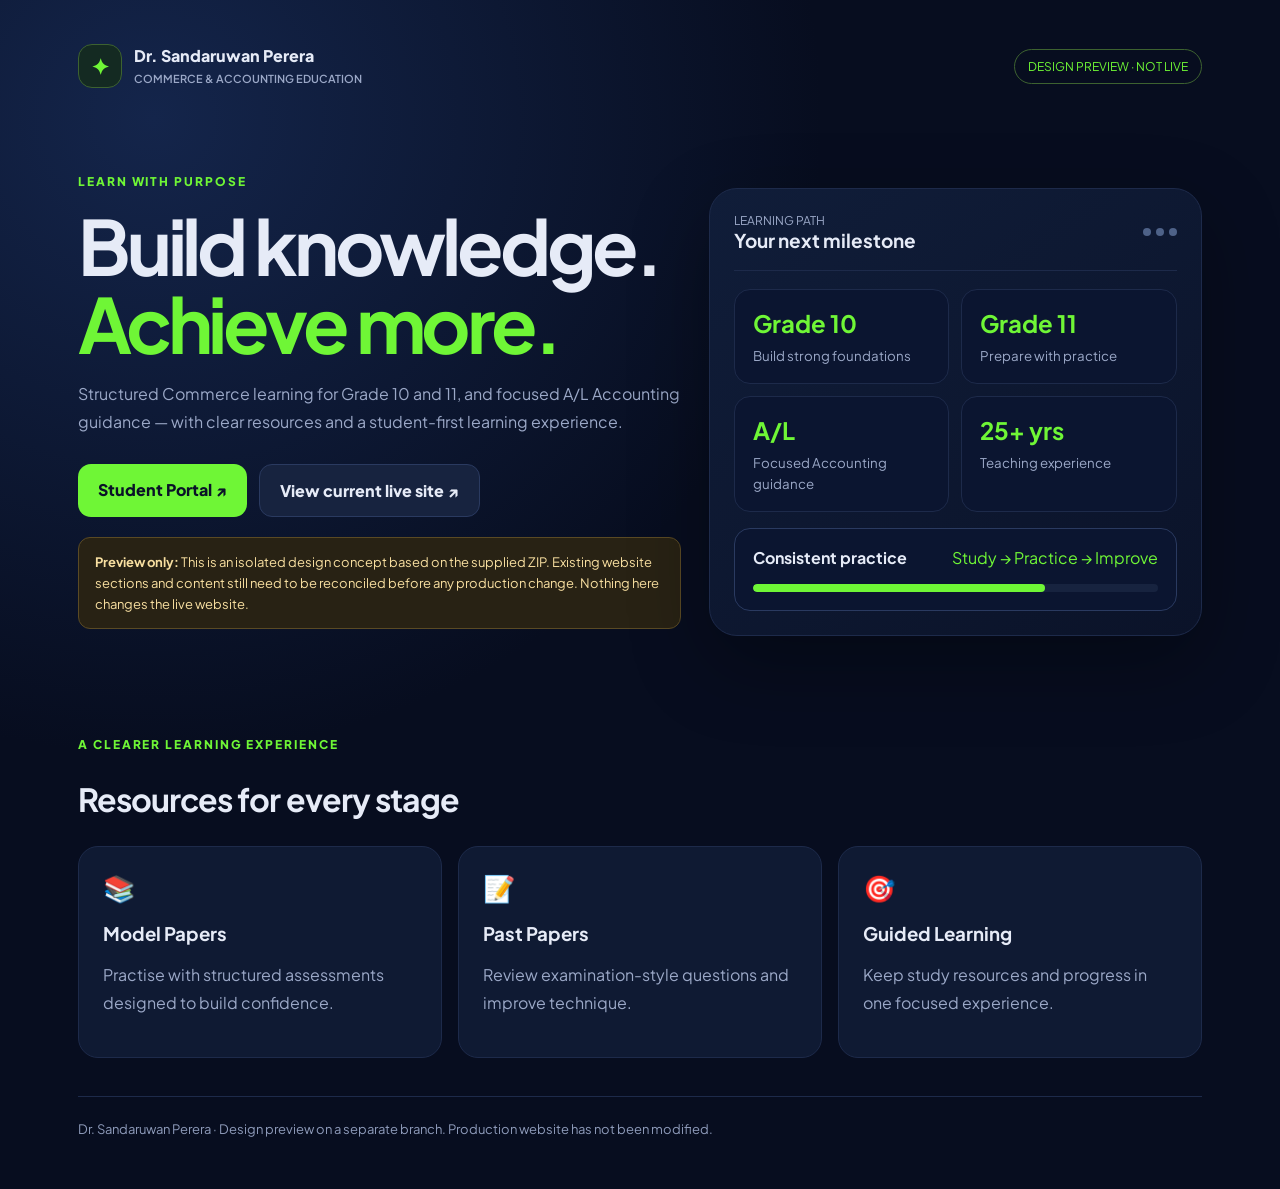
==== zip-preview/index.html @ f086a470 "Add isolated ZIP-inspired website design preview" ====
<!doctype html>
<html lang="en"><head><meta charset="utf-8"><meta name="viewport" content="width=device-width,initial-scale=1"><meta name="color-scheme" content="dark"><title>Website Design Preview | Dr. Sandaruwan Perera</title><link rel="preconnect" href="https://fonts.googleapis.com"><link href="https://fonts.googleapis.com/css2?family=Plus+Jakarta+Sans:wght@400;500;600;700;800&display=swap" rel="stylesheet"><style>
:root{--bg:#070d1f;--panel:#0f1a33;--line:#1d2a4a;--muted:#9ba8c7;--text:#e6ebf7;--a:#6ff636}*{box-sizing:border-box}body{margin:0;background:radial-gradient(ellipse at 12% 10%,#14254b,transparent 42%),var(--bg);font-family:'Plus Jakarta Sans',sans-serif;color:var(--text)}a{color:inherit;text-decoration:none}.wrap{max-width:1180px;margin:auto;padding:28px}.nav{display:flex;justify-content:space-between;align-items:center;gap:16px;padding:16px 0 36px}.brand{display:flex;align-items:center;gap:12px;font-weight:800}.mark{width:44px;height:44px;border:1px solid #3d6230;background:#142a22;border-radius:14px;display:grid;place-items:center;color:var(--a);font-size:22px}.pill{font-size:12px;color:var(--a);border:1px solid #3d6230;border-radius:99px;padding:9px 13px}.hero{display:grid;grid-template-columns:1.1fr .9fr;gap:28px;align-items:center;padding:50px 0}.eyebrow{color:var(--a);font-size:12px;font-weight:800;letter-spacing:.16em}h1{font-size:clamp(42px,7vw,76px);letter-spacing:-.055em;line-height:1.02;margin:18px 0}h1 span{color:var(--a)}p{color:var(--muted);line-height:1.75;font-size:16px}.actions{display:flex;gap:12px;flex-wrap:wrap;margin-top:28px}.btn{display:inline-block;background:var(--a);color:#0a1228;padding:15px 20px;border-radius:13px;font-weight:800}.btn.alt{background:#17233f;color:var(--text);border:1px solid #2a3a60}.mock{border:1px solid var(--line);background:linear-gradient(145deg,#101d39,#0b1329);border-radius:28px;padding:24px;box-shadow:0 28px 80px #0005}.mocktop{display:flex;justify-content:space-between;gap:12px;align-items:center;border-bottom:1px solid var(--line);padding-bottom:18px}.dots{display:flex;gap:5px}.dots i{width:8px;height:8px;border-radius:50%;background:#4e6288}.stats{display:grid;grid-template-columns:repeat(2,1fr);gap:12px;margin-top:18px}.stat{background:#0b1530;border:1px solid var(--line);border-radius:16px;padding:18px}.stat b{display:block;font-size:24px;color:var(--a);margin-bottom:6px}.stat small{color:var(--muted)}.section{padding:38px 0}.cards{display:grid;grid-template-columns:repeat(3,1fr);gap:16px}.card{background:var(--panel);border:1px solid var(--line);border-radius:20px;padding:24px}.card .icon{font-size:26px;margin-bottom:18px}.card h3{margin:0 0 8px}.notice{border:1px solid #5a4a24;background:#282214;color:#f8dfa0;padding:14px 16px;border-radius:12px;font-size:13px;line-height:1.6;margin:20px 0}.foot{border-top:1px solid var(--line);padding:24px 0;color:#8e9bba;font-size:13px}@media(max-width:760px){.wrap{padding:18px}.hero{grid-template-columns:1fr;padding:24px 0}.cards{grid-template-columns:1fr}.nav{padding-bottom:18px}h1{font-size:46px}}
</style></head><body><main class="wrap"><nav class="nav"><div class="brand"><div class="mark">✦</div><div>Dr. Sandaruwan Perera<br><span style="font-size:11px;color:var(--muted);font-weight:600">COMMERCE & ACCOUNTING EDUCATION</span></div></div><span class="pill">DESIGN PREVIEW · NOT LIVE</span></nav>
<section class="hero"><div><div class="eyebrow">LEARN WITH PURPOSE</div><h1>Build knowledge.<br><span>Achieve more.</span></h1><p>Structured Commerce learning for Grade 10 and 11, and focused A/L Accounting guidance — with clear resources and a student-first learning experience.</p><div class="actions"><a class="btn" href="https://drsandaruwanperera.lk/studentportal/">Student Portal ↗</a><a class="btn alt" href="https://drsandaruwanperera.lk/">View current live site ↗</a></div><div class="notice"><strong>Preview only:</strong> This is an isolated design concept based on the supplied ZIP. Existing website sections and content still need to be reconciled before any production change. Nothing here changes the live website.</div></div>
<div class="mock"><div class="mocktop"><div><div style="font-size:12px;color:var(--muted)">LEARNING PATH</div><strong style="font-size:19px">Your next milestone</strong></div><div class="dots"><i></i><i></i><i></i></div></div><div class="stats"><div class="stat"><b>Grade 10</b><small>Build strong foundations</small></div><div class="stat"><b>Grade 11</b><small>Prepare with practice</small></div><div class="stat"><b>A/L</b><small>Focused Accounting guidance</small></div><div class="stat"><b>25+ yrs</b><small>Teaching experience</small></div></div><div style="margin-top:16px;border:1px solid #2a3a60;background:#0b1530;border-radius:16px;padding:18px"><div style="display:flex;justify-content:space-between;gap:12px"><strong>Consistent practice</strong><span style="color:var(--a)">Study → Practice → Improve</span></div><div style="height:8px;background:#17233f;border-radius:99px;margin-top:16px;overflow:hidden"><div style="height:100%;width:72%;background:var(--a);border-radius:99px"></div></div></div></div></section>
<section class="section"><div class="eyebrow">A CLEARER LEARNING EXPERIENCE</div><h2 style="font-size:32px;letter-spacing:-.03em">Resources for every stage</h2><div class="cards"><article class="card"><div class="icon">📚</div><h3>Model Papers</h3><p>Practise with structured assessments designed to build confidence.</p></article><article class="card"><div class="icon">📝</div><h3>Past Papers</h3><p>Review examination-style questions and improve technique.</p></article><article class="card"><div class="icon">🎯</div><h3>Guided Learning</h3><p>Keep study resources and progress in one focused experience.</p></article></div></section><footer class="foot">Dr. Sandaruwan Perera · Design preview on a separate branch. Production website has not been modified.</footer></main></body></html>
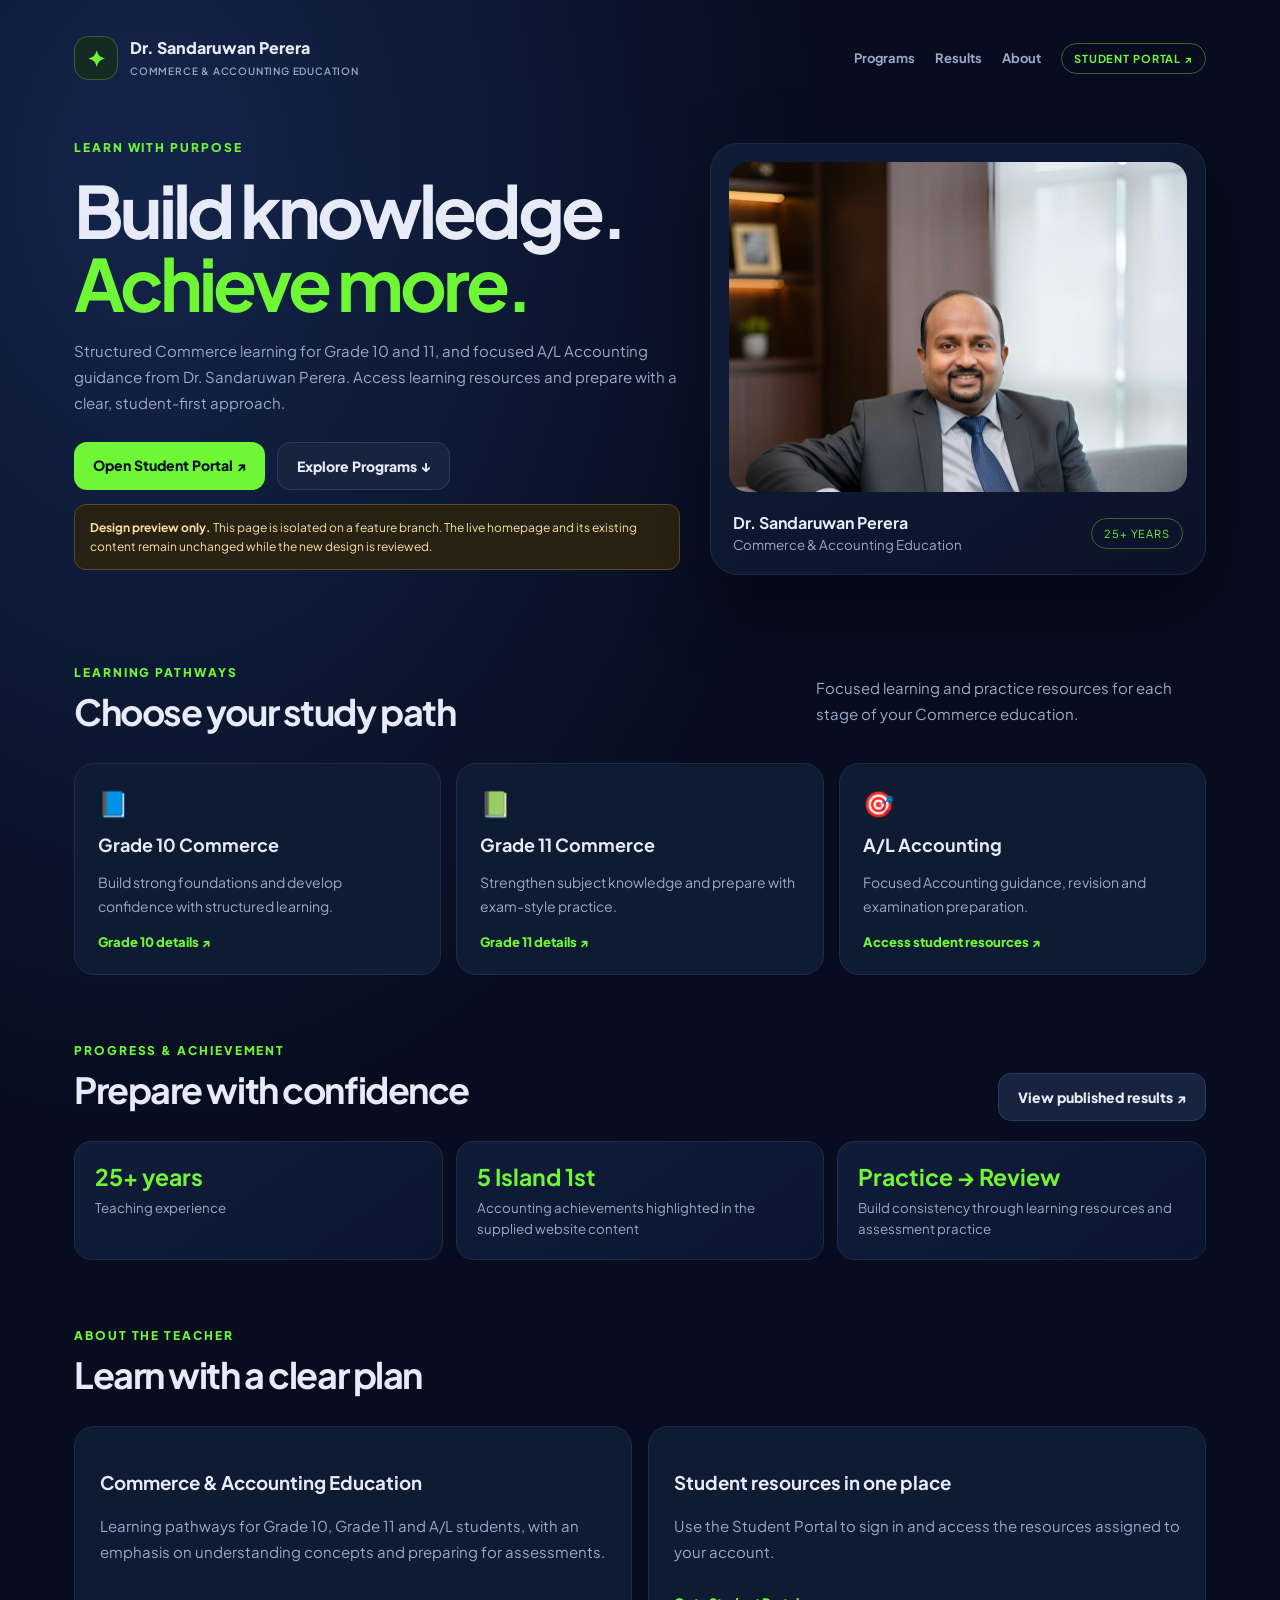
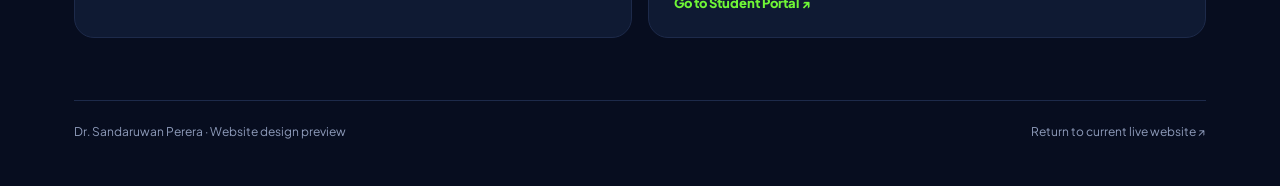
==== commit 7916818b: "Build fuller homepage design preview while preserving live site" ====
--- a/zip-preview/index.html
+++ b/zip-preview/index.html
@@ -1,7 +1,11 @@
 <!doctype html>
-<html lang="en"><head><meta charset="utf-8"><meta name="viewport" content="width=device-width,initial-scale=1"><meta name="color-scheme" content="dark"><title>Website Design Preview | Dr. Sandaruwan Perera</title><link rel="preconnect" href="https://fonts.googleapis.com"><link href="https://fonts.googleapis.com/css2?family=Plus+Jakarta+Sans:wght@400;500;600;700;800&display=swap" rel="stylesheet"><style>
-:root{--bg:#070d1f;--panel:#0f1a33;--line:#1d2a4a;--muted:#9ba8c7;--text:#e6ebf7;--a:#6ff636}*{box-sizing:border-box}body{margin:0;background:radial-gradient(ellipse at 12% 10%,#14254b,transparent 42%),var(--bg);font-family:'Plus Jakarta Sans',sans-serif;color:var(--text)}a{color:inherit;text-decoration:none}.wrap{max-width:1180px;margin:auto;padding:28px}.nav{display:flex;justify-content:space-between;align-items:center;gap:16px;padding:16px 0 36px}.brand{display:flex;align-items:center;gap:12px;font-weight:800}.mark{width:44px;height:44px;border:1px solid #3d6230;background:#142a22;border-radius:14px;display:grid;place-items:center;color:var(--a);font-size:22px}.pill{font-size:12px;color:var(--a);border:1px solid #3d6230;border-radius:99px;padding:9px 13px}.hero{display:grid;grid-template-columns:1.1fr .9fr;gap:28px;align-items:center;padding:50px 0}.eyebrow{color:var(--a);font-size:12px;font-weight:800;letter-spacing:.16em}h1{font-size:clamp(42px,7vw,76px);letter-spacing:-.055em;line-height:1.02;margin:18px 0}h1 span{color:var(--a)}p{color:var(--muted);line-height:1.75;font-size:16px}.actions{display:flex;gap:12px;flex-wrap:wrap;margin-top:28px}.btn{display:inline-block;background:var(--a);color:#0a1228;padding:15px 20px;border-radius:13px;font-weight:800}.btn.alt{background:#17233f;color:var(--text);border:1px solid #2a3a60}.mock{border:1px solid var(--line);background:linear-gradient(145deg,#101d39,#0b1329);border-radius:28px;padding:24px;box-shadow:0 28px 80px #0005}.mocktop{display:flex;justify-content:space-between;gap:12px;align-items:center;border-bottom:1px solid var(--line);padding-bottom:18px}.dots{display:flex;gap:5px}.dots i{width:8px;height:8px;border-radius:50%;background:#4e6288}.stats{display:grid;grid-template-columns:repeat(2,1fr);gap:12px;margin-top:18px}.stat{background:#0b1530;border:1px solid var(--line);border-radius:16px;padding:18px}.stat b{display:block;font-size:24px;color:var(--a);margin-bottom:6px}.stat small{color:var(--muted)}.section{padding:38px 0}.cards{display:grid;grid-template-columns:repeat(3,1fr);gap:16px}.card{background:var(--panel);border:1px solid var(--line);border-radius:20px;padding:24px}.card .icon{font-size:26px;margin-bottom:18px}.card h3{margin:0 0 8px}.notice{border:1px solid #5a4a24;background:#282214;color:#f8dfa0;padding:14px 16px;border-radius:12px;font-size:13px;line-height:1.6;margin:20px 0}.foot{border-top:1px solid var(--line);padding:24px 0;color:#8e9bba;font-size:13px}@media(max-width:760px){.wrap{padding:18px}.hero{grid-template-columns:1fr;padding:24px 0}.cards{grid-template-columns:1fr}.nav{padding-bottom:18px}h1{font-size:46px}}
-</style></head><body><main class="wrap"><nav class="nav"><div class="brand"><div class="mark">✦</div><div>Dr. Sandaruwan Perera<br><span style="font-size:11px;color:var(--muted);font-weight:600">COMMERCE & ACCOUNTING EDUCATION</span></div></div><span class="pill">DESIGN PREVIEW · NOT LIVE</span></nav>
-<section class="hero"><div><div class="eyebrow">LEARN WITH PURPOSE</div><h1>Build knowledge.<br><span>Achieve more.</span></h1><p>Structured Commerce learning for Grade 10 and 11, and focused A/L Accounting guidance — with clear resources and a student-first learning experience.</p><div class="actions"><a class="btn" href="https://drsandaruwanperera.lk/studentportal/">Student Portal ↗</a><a class="btn alt" href="https://drsandaruwanperera.lk/">View current live site ↗</a></div><div class="notice"><strong>Preview only:</strong> This is an isolated design concept based on the supplied ZIP. Existing website sections and content still need to be reconciled before any production change. Nothing here changes the live website.</div></div>
-<div class="mock"><div class="mocktop"><div><div style="font-size:12px;color:var(--muted)">LEARNING PATH</div><strong style="font-size:19px">Your next milestone</strong></div><div class="dots"><i></i><i></i><i></i></div></div><div class="stats"><div class="stat"><b>Grade 10</b><small>Build strong foundations</small></div><div class="stat"><b>Grade 11</b><small>Prepare with practice</small></div><div class="stat"><b>A/L</b><small>Focused Accounting guidance</small></div><div class="stat"><b>25+ yrs</b><small>Teaching experience</small></div></div><div style="margin-top:16px;border:1px solid #2a3a60;background:#0b1530;border-radius:16px;padding:18px"><div style="display:flex;justify-content:space-between;gap:12px"><strong>Consistent practice</strong><span style="color:var(--a)">Study → Practice → Improve</span></div><div style="height:8px;background:#17233f;border-radius:99px;margin-top:16px;overflow:hidden"><div style="height:100%;width:72%;background:var(--a);border-radius:99px"></div></div></div></div></section>
-<section class="section"><div class="eyebrow">A CLEARER LEARNING EXPERIENCE</div><h2 style="font-size:32px;letter-spacing:-.03em">Resources for every stage</h2><div class="cards"><article class="card"><div class="icon">📚</div><h3>Model Papers</h3><p>Practise with structured assessments designed to build confidence.</p></article><article class="card"><div class="icon">📝</div><h3>Past Papers</h3><p>Review examination-style questions and improve technique.</p></article><article class="card"><div class="icon">🎯</div><h3>Guided Learning</h3><p>Keep study resources and progress in one focused experience.</p></article></div></section><footer class="foot">Dr. Sandaruwan Perera · Design preview on a separate branch. Production website has not been modified.</footer></main></body></html>+<html lang="en"><head><meta charset="utf-8"><meta name="viewport" content="width=device-width,initial-scale=1"><meta name="color-scheme" content="dark"><meta name="theme-color" content="#070d1f"><title>Dr. Sandaruwan Perera | Website Design Preview</title><meta name="description" content="Design preview for Dr. Sandaruwan Perera's Commerce and Accounting education website."><link rel="preconnect" href="https://fonts.googleapis.com"><link rel="preconnect" href="https://fonts.gstatic.com" crossorigin><link href="https://fonts.googleapis.com/css2?family=Plus+Jakarta+Sans:wght@400;500;600;700;800&display=swap" rel="stylesheet">
+<style>
+:root{--bg:#070d1f;--panel:#0f1a33;--line:#1d2a4a;--muted:#9ba8c7;--text:#e6ebf7;--a:#6ff636}*{box-sizing:border-box}html{scroll-behavior:smooth}body{margin:0;background:radial-gradient(ellipse at 12% 10%,#14254b,transparent 42%),var(--bg);font-family:'Plus Jakarta Sans',sans-serif;color:var(--text)}a{color:inherit;text-decoration:none}a:hover{opacity:.88}.wrap{max-width:1180px;margin:auto;padding:24px}.nav{display:flex;justify-content:space-between;align-items:center;gap:16px;padding:12px 0 24px;flex-wrap:wrap}.brand{display:flex;align-items:center;gap:12px;font-weight:800}.mark{width:44px;height:44px;border:1px solid #3d6230;background:#142a22;border-radius:14px;display:grid;place-items:center;color:var(--a);font-size:22px}.navlinks{display:flex;gap:20px;align-items:center;flex-wrap:wrap;color:var(--muted);font-size:13px;font-weight:700}.pill{font-size:11px;color:var(--a);border:1px solid #3d6230;border-radius:99px;padding:8px 12px;letter-spacing:.08em}.hero{display:grid;grid-template-columns:1.1fr .9fr;gap:30px;align-items:center;padding:36px 0 48px}.eyebrow{color:var(--a);font-size:12px;font-weight:800;letter-spacing:.16em}h1{font-size:clamp(42px,6.5vw,72px);letter-spacing:-.055em;line-height:1.02;margin:18px 0}h1 span{color:var(--a)}p{color:var(--muted);line-height:1.75;font-size:15px}.actions{display:flex;gap:12px;flex-wrap:wrap;margin-top:25px}.btn{display:inline-block;background:var(--a);color:#0a1228;padding:14px 19px;border-radius:13px;font-weight:800;font-size:14px}.btn.alt{background:#17233f;color:var(--text);border:1px solid #2a3a60}.portrait{border:1px solid var(--line);background:linear-gradient(145deg,#101d39,#0b1329);border-radius:28px;padding:18px;box-shadow:0 28px 80px #0005}.portrait img{width:100%;height:330px;object-fit:cover;object-position:center 25%;border-radius:19px;background:#14213c}.caption{display:flex;justify-content:space-between;align-items:center;gap:12px;padding:16px 4px 2px}.caption small{color:var(--muted)}.caption strong{display:block;font-size:16px}.section{padding:34px 0;scroll-margin-top:20px}.section-head{display:flex;justify-content:space-between;align-items:end;gap:20px;margin-bottom:20px;flex-wrap:wrap}h2{font-size:clamp(27px,4vw,36px);letter-spacing:-.04em;margin:9px 0}.cards{display:grid;grid-template-columns:repeat(3,minmax(0,1fr));gap:15px}.card{background:var(--panel);border:1px solid var(--line);border-radius:20px;padding:23px}.card .icon{font-size:25px;margin-bottom:14px}.card h3{margin:0 0 8px;font-size:18px}.card p{font-size:14px;margin-bottom:0}.card-link{display:inline-block;margin-top:15px;color:var(--a);font-size:13px;font-weight:800}.stats{display:grid;grid-template-columns:repeat(3,minmax(0,1fr));gap:13px}.stat{background:linear-gradient(145deg,#101d39,#0b1530);border:1px solid var(--line);border-radius:17px;padding:20px}.stat b{display:block;font-size:23px;color:var(--a);margin-bottom:5px}.stat small{color:var(--muted);line-height:1.5}.about{display:grid;grid-template-columns:1fr 1fr;gap:16px}.aboutbox{background:var(--panel);border:1px solid var(--line);border-radius:20px;padding:25px}.notice{border:1px solid #5a4a24;background:#282214;color:#f8dfa0;padding:13px 15px;border-radius:12px;font-size:12px;line-height:1.6;margin:14px 0 8px}.foot{border-top:1px solid var(--line);padding:23px 0;color:#8e9bba;font-size:12px;display:flex;justify-content:space-between;gap:12px;flex-wrap:wrap;margin-top:28px}@media(max-width:760px){.wrap{padding:16px}.hero{grid-template-columns:1fr;padding:20px 0 30px}.portrait img{height:280px}.cards{grid-template-columns:1fr}.stats{grid-template-columns:1fr}.about{grid-template-columns:1fr}.navlinks{gap:12px}h1{font-size:45px}}
+</style></head><body><main class="wrap">
+<header class="nav"><a class="brand" href="#home"><span class="mark" aria-hidden="true">✦</span><span>Dr. Sandaruwan Perera<br><small style="font-size:10px;color:var(--muted);font-weight:600;letter-spacing:.08em">COMMERCE & ACCOUNTING EDUCATION</small></span></a><nav class="navlinks"><a href="#programs">Programs</a><a href="#results">Results</a><a href="#about">About</a><a class="pill" href="https://drsandaruwanperera.lk/studentportal/">STUDENT PORTAL ↗</a></nav></header>
+<section class="hero" id="home"><div><div class="eyebrow">LEARN WITH PURPOSE</div><h1>Build knowledge.<br><span>Achieve more.</span></h1><p>Structured Commerce learning for Grade 10 and 11, and focused A/L Accounting guidance from Dr. Sandaruwan Perera. Access learning resources and prepare with a clear, student-first approach.</p><div class="actions"><a class="btn" href="https://drsandaruwanperera.lk/studentportal/">Open Student Portal ↗</a><a class="btn alt" href="#programs">Explore Programs ↓</a></div><div class="notice"><strong>Design preview only.</strong> This page is isolated on a feature branch. The live homepage and its existing content remain unchanged while the new design is reviewed.</div></div><div class="portrait"><img src="../assets/sir-photo.png" alt="Dr. Sandaruwan Perera" loading="lazy"><div class="caption"><div><strong>Dr. Sandaruwan Perera</strong><small>Commerce & Accounting Education</small></div><span class="pill">25+ YEARS</span></div></div></section>
+<section class="section" id="programs"><div class="section-head"><div><div class="eyebrow">LEARNING PATHWAYS</div><h2>Choose your study path</h2></div><p style="max-width:390px">Focused learning and practice resources for each stage of your Commerce education.</p></div><div class="cards"><article class="card"><div class="icon">📘</div><h3>Grade 10 Commerce</h3><p>Build strong foundations and develop confidence with structured learning.</p><a class="card-link" href="https://wa.me/94777771498?text=Hello%20Dr.%20Sandaruwan%2C%20I%20would%20like%20Grade%2010%20Commerce%20details.">Grade 10 details ↗</a></article><article class="card"><div class="icon">📗</div><h3>Grade 11 Commerce</h3><p>Strengthen subject knowledge and prepare with exam-style practice.</p><a class="card-link" href="https://wa.me/94777771498?text=Hello%20Dr.%20Sandaruwan%2C%20I%20would%20like%20Grade%2011%20Commerce%20details.">Grade 11 details ↗</a></article><article class="card"><div class="icon">🎯</div><h3>A/L Accounting</h3><p>Focused Accounting guidance, revision and examination preparation.</p><a class="card-link" href="https://drsandaruwanperera.lk/studentportal/">Access student resources ↗</a></article></div></section>
+<section class="section" id="results"><div class="section-head"><div><div class="eyebrow">PROGRESS & ACHIEVEMENT</div><h2>Prepare with confidence</h2></div><a class="btn alt" href="https://drsandaruwanperera.lk/results-2025.html?v=20260924">View published results ↗</a></div><div class="stats"><div class="stat"><b>25+ years</b><small>Teaching experience</small></div><div class="stat"><b>5 Island 1st</b><small>Accounting achievements highlighted in the supplied website content</small></div><div class="stat"><b>Practice → Review</b><small>Build consistency through learning resources and assessment practice</small></div></div></section>
+<section class="section" id="about"><div class="section-head"><div><div class="eyebrow">ABOUT THE TEACHER</div><h2>Learn with a clear plan</h2></div></div><div class="about"><article class="aboutbox"><h3>Commerce & Accounting Education</h3><p>Learning pathways for Grade 10, Grade 11 and A/L students, with an emphasis on understanding concepts and preparing for assessments.</p></article><article class="aboutbox"><h3>Student resources in one place</h3><p>Use the Student Portal to sign in and access the resources assigned to your account.</p><a class="card-link" href="https://drsandaruwanperera.lk/studentportal/">Go to Student Portal ↗</a></article></div></section>
+<footer class="foot"><span>Dr. Sandaruwan Perera · Website design preview</span><a href="https://drsandaruwanperera.lk/">Return to current live website ↗</a></footer></main></body></html>
